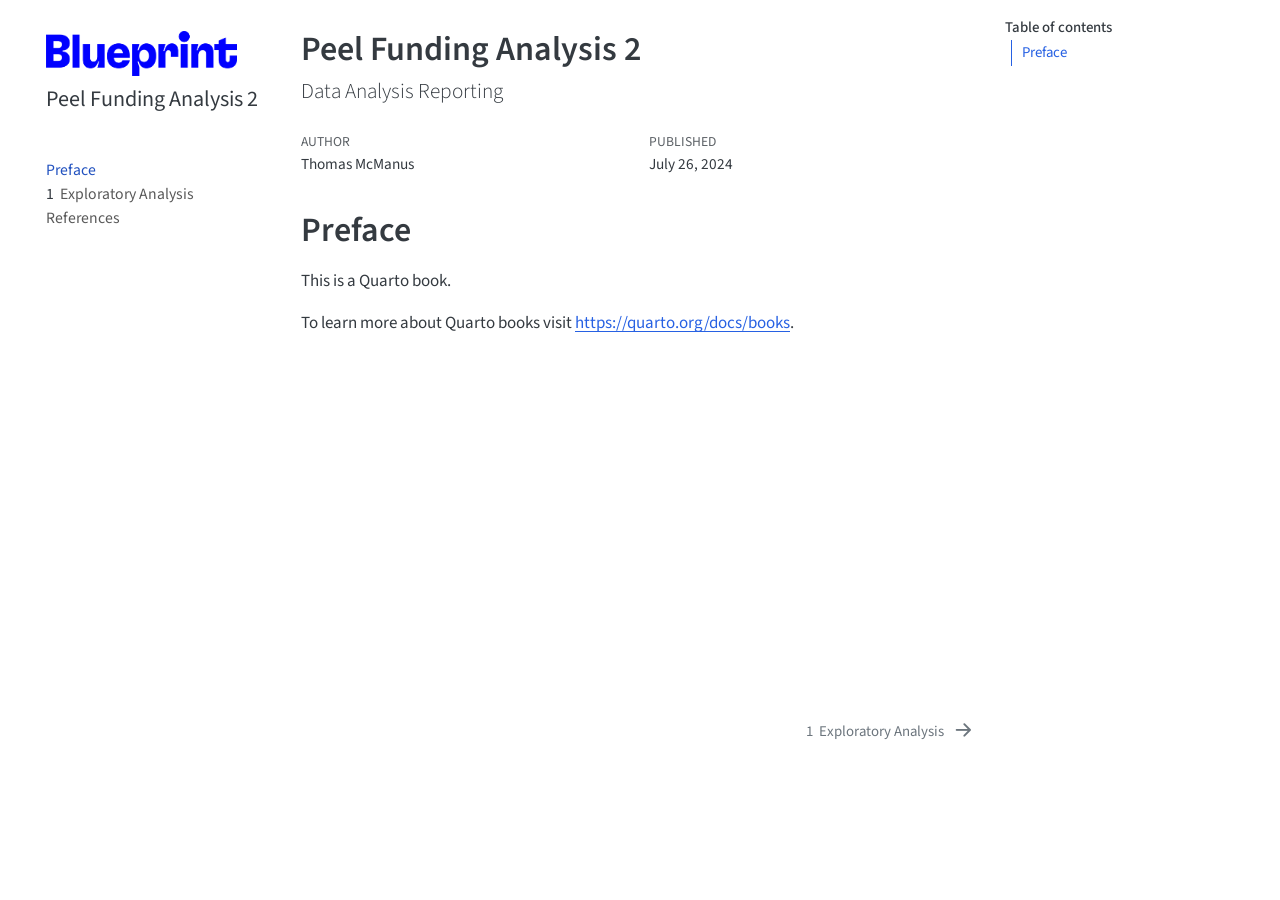
==== docs/index.html @ 9a6d300f "rendered results 2024-09-17" ====
<!DOCTYPE html>
<html xmlns="http://www.w3.org/1999/xhtml" lang="en" xml:lang="en"><head>

<meta charset="utf-8">
<meta name="generator" content="quarto-1.4.551">

<meta name="viewport" content="width=device-width, initial-scale=1.0, user-scalable=yes">

<meta name="author" content="Thomas McManus">
<meta name="dcterms.date" content="2024-07-26">

<title>Peel Funding Analysis 2</title>
<style>
code{white-space: pre-wrap;}
span.smallcaps{font-variant: small-caps;}
div.columns{display: flex; gap: min(4vw, 1.5em);}
div.column{flex: auto; overflow-x: auto;}
div.hanging-indent{margin-left: 1.5em; text-indent: -1.5em;}
ul.task-list{list-style: none;}
ul.task-list li input[type="checkbox"] {
  width: 0.8em;
  margin: 0 0.8em 0.2em -1em; /* quarto-specific, see https://github.com/quarto-dev/quarto-cli/issues/4556 */ 
  vertical-align: middle;
}
</style>


<script src="site_libs/quarto-nav/quarto-nav.js"></script>
<script src="site_libs/quarto-nav/headroom.min.js"></script>
<script src="site_libs/clipboard/clipboard.min.js"></script>
<script src="site_libs/quarto-search/autocomplete.umd.js"></script>
<script src="site_libs/quarto-search/fuse.min.js"></script>
<script src="site_libs/quarto-search/quarto-search.js"></script>
<meta name="quarto:offset" content="./">
<link href="./exploration.html" rel="next">
<link href="./favicon.png" rel="icon" type="image/png">
<script src="site_libs/quarto-html/quarto.js"></script>
<script src="site_libs/quarto-html/popper.min.js"></script>
<script src="site_libs/quarto-html/tippy.umd.min.js"></script>
<script src="site_libs/quarto-html/anchor.min.js"></script>
<link href="site_libs/quarto-html/tippy.css" rel="stylesheet">
<link href="site_libs/quarto-html/quarto-syntax-highlighting.css" rel="stylesheet" id="quarto-text-highlighting-styles">
<script src="site_libs/bootstrap/bootstrap.min.js"></script>
<link href="site_libs/bootstrap/bootstrap-icons.css" rel="stylesheet">
<link href="site_libs/bootstrap/bootstrap.min.css" rel="stylesheet" id="quarto-bootstrap" data-mode="light">
<script id="quarto-search-options" type="application/json">{
  "location": "sidebar",
  "copy-button": false,
  "collapse-after": 3,
  "panel-placement": "start",
  "type": "textbox",
  "limit": 50,
  "keyboard-shortcut": [
    "f",
    "/",
    "s"
  ],
  "show-item-context": false,
  "language": {
    "search-no-results-text": "No results",
    "search-matching-documents-text": "matching documents",
    "search-copy-link-title": "Copy link to search",
    "search-hide-matches-text": "Hide additional matches",
    "search-more-match-text": "more match in this document",
    "search-more-matches-text": "more matches in this document",
    "search-clear-button-title": "Clear",
    "search-text-placeholder": "",
    "search-detached-cancel-button-title": "Cancel",
    "search-submit-button-title": "Submit",
    "search-label": "Search"
  }
}</script>


</head>

<body class="nav-sidebar floating">

<div id="quarto-search-results"></div>
  <header id="quarto-header" class="headroom fixed-top">
  <nav class="quarto-secondary-nav">
    <div class="container-fluid d-flex">
      <button type="button" class="quarto-btn-toggle btn" data-bs-toggle="collapse" data-bs-target=".quarto-sidebar-collapse-item" aria-controls="quarto-sidebar" aria-expanded="false" aria-label="Toggle sidebar navigation" onclick="if (window.quartoToggleHeadroom) { window.quartoToggleHeadroom(); }">
        <i class="bi bi-layout-text-sidebar-reverse"></i>
      </button>
        <nav class="quarto-page-breadcrumbs" aria-label="breadcrumb"><ol class="breadcrumb"><li class="breadcrumb-item"><a href="./index.html">Preface</a></li></ol></nav>
        <a class="flex-grow-1" role="button" data-bs-toggle="collapse" data-bs-target=".quarto-sidebar-collapse-item" aria-controls="quarto-sidebar" aria-expanded="false" aria-label="Toggle sidebar navigation" onclick="if (window.quartoToggleHeadroom) { window.quartoToggleHeadroom(); }">      
        </a>
      <button type="button" class="btn quarto-search-button" aria-label="" onclick="window.quartoOpenSearch();">
        <i class="bi bi-search"></i>
      </button>
    </div>
  </nav>
</header>
<!-- content -->
<div id="quarto-content" class="quarto-container page-columns page-rows-contents page-layout-article">
<!-- sidebar -->
  <nav id="quarto-sidebar" class="sidebar collapse collapse-horizontal quarto-sidebar-collapse-item sidebar-navigation floating overflow-auto">
    <div class="pt-lg-2 mt-2 text-left sidebar-header sidebar-header-stacked">
      <a href="./index.html" class="sidebar-logo-link">
      <img src="./blueprint-logo.png" alt="" class="sidebar-logo py-0 d-lg-inline d-none">
      </a>
    <div class="sidebar-title mb-0 py-0">
      <a href="./">Peel Funding Analysis 2</a> 
    </div>
      </div>
        <div class="mt-2 flex-shrink-0 align-items-center">
        <div class="sidebar-search">
        <div id="quarto-search" class="" title="Search"></div>
        </div>
        </div>
    <div class="sidebar-menu-container"> 
    <ul class="list-unstyled mt-1">
        <li class="sidebar-item">
  <div class="sidebar-item-container"> 
  <a href="./index.html" class="sidebar-item-text sidebar-link active">
 <span class="menu-text">Preface</span></a>
  </div>
</li>
        <li class="sidebar-item">
  <div class="sidebar-item-container"> 
  <a href="./exploration.html" class="sidebar-item-text sidebar-link">
 <span class="menu-text"><span class="chapter-number">1</span>&nbsp; <span class="chapter-title">Exploratory Analysis</span></span></a>
  </div>
</li>
        <li class="sidebar-item">
  <div class="sidebar-item-container"> 
  <a href="./references.html" class="sidebar-item-text sidebar-link">
 <span class="menu-text">References</span></a>
  </div>
</li>
    </ul>
    </div>
</nav>
<div id="quarto-sidebar-glass" class="quarto-sidebar-collapse-item" data-bs-toggle="collapse" data-bs-target=".quarto-sidebar-collapse-item"></div>
<!-- margin-sidebar -->
    <div id="quarto-margin-sidebar" class="sidebar margin-sidebar">
        <nav id="TOC" role="doc-toc" class="toc-active">
    <h2 id="toc-title">Table of contents</h2>
   
  <ul>
  <li><a href="#preface" id="toc-preface" class="nav-link active" data-scroll-target="#preface">Preface</a></li>
  </ul>
</nav>
    </div>
<!-- main -->
<main class="content" id="quarto-document-content">

<header id="title-block-header" class="quarto-title-block default">
<div class="quarto-title">
<h1 class="title">Peel Funding Analysis 2</h1>
<p class="subtitle lead">Data Analysis Reporting</p>
</div>



<div class="quarto-title-meta">

    <div>
    <div class="quarto-title-meta-heading">Author</div>
    <div class="quarto-title-meta-contents">
             <p>Thomas McManus </p>
          </div>
  </div>
    
    <div>
    <div class="quarto-title-meta-heading">Published</div>
    <div class="quarto-title-meta-contents">
      <p class="date">July 26, 2024</p>
    </div>
  </div>
  
    
  </div>
  


</header>


<section id="preface" class="level1 unnumbered">
<h1 class="unnumbered">Preface</h1>
<p>This is a Quarto book.</p>
<p>To learn more about Quarto books visit <a href="https://quarto.org/docs/books" class="uri">https://quarto.org/docs/books</a>.</p>


</section>

</main> <!-- /main -->
<script id="quarto-html-after-body" type="application/javascript">
window.document.addEventListener("DOMContentLoaded", function (event) {
  const toggleBodyColorMode = (bsSheetEl) => {
    const mode = bsSheetEl.getAttribute("data-mode");
    const bodyEl = window.document.querySelector("body");
    if (mode === "dark") {
      bodyEl.classList.add("quarto-dark");
      bodyEl.classList.remove("quarto-light");
    } else {
      bodyEl.classList.add("quarto-light");
      bodyEl.classList.remove("quarto-dark");
    }
  }
  const toggleBodyColorPrimary = () => {
    const bsSheetEl = window.document.querySelector("link#quarto-bootstrap");
    if (bsSheetEl) {
      toggleBodyColorMode(bsSheetEl);
    }
  }
  toggleBodyColorPrimary();  
  const icon = "";
  const anchorJS = new window.AnchorJS();
  anchorJS.options = {
    placement: 'right',
    icon: icon
  };
  anchorJS.add('.anchored');
  const isCodeAnnotation = (el) => {
    for (const clz of el.classList) {
      if (clz.startsWith('code-annotation-')) {                     
        return true;
      }
    }
    return false;
  }
  const clipboard = new window.ClipboardJS('.code-copy-button', {
    text: function(trigger) {
      const codeEl = trigger.previousElementSibling.cloneNode(true);
      for (const childEl of codeEl.children) {
        if (isCodeAnnotation(childEl)) {
          childEl.remove();
        }
      }
      return codeEl.innerText;
    }
  });
  clipboard.on('success', function(e) {
    // button target
    const button = e.trigger;
    // don't keep focus
    button.blur();
    // flash "checked"
    button.classList.add('code-copy-button-checked');
    var currentTitle = button.getAttribute("title");
    button.setAttribute("title", "Copied!");
    let tooltip;
    if (window.bootstrap) {
      button.setAttribute("data-bs-toggle", "tooltip");
      button.setAttribute("data-bs-placement", "left");
      button.setAttribute("data-bs-title", "Copied!");
      tooltip = new bootstrap.Tooltip(button, 
        { trigger: "manual", 
          customClass: "code-copy-button-tooltip",
          offset: [0, -8]});
      tooltip.show();    
    }
    setTimeout(function() {
      if (tooltip) {
        tooltip.hide();
        button.removeAttribute("data-bs-title");
        button.removeAttribute("data-bs-toggle");
        button.removeAttribute("data-bs-placement");
      }
      button.setAttribute("title", currentTitle);
      button.classList.remove('code-copy-button-checked');
    }, 1000);
    // clear code selection
    e.clearSelection();
  });
    var localhostRegex = new RegExp(/^(?:http|https):\/\/localhost\:?[0-9]*\//);
    var mailtoRegex = new RegExp(/^mailto:/);
      var filterRegex = new RegExp('/' + window.location.host + '/');
    var isInternal = (href) => {
        return filterRegex.test(href) || localhostRegex.test(href) || mailtoRegex.test(href);
    }
    // Inspect non-navigation links and adorn them if external
 	var links = window.document.querySelectorAll('a[href]:not(.nav-link):not(.navbar-brand):not(.toc-action):not(.sidebar-link):not(.sidebar-item-toggle):not(.pagination-link):not(.no-external):not([aria-hidden]):not(.dropdown-item):not(.quarto-navigation-tool)');
    for (var i=0; i<links.length; i++) {
      const link = links[i];
      if (!isInternal(link.href)) {
        // undo the damage that might have been done by quarto-nav.js in the case of
        // links that we want to consider external
        if (link.dataset.originalHref !== undefined) {
          link.href = link.dataset.originalHref;
        }
      }
    }
  function tippyHover(el, contentFn, onTriggerFn, onUntriggerFn) {
    const config = {
      allowHTML: true,
      maxWidth: 500,
      delay: 100,
      arrow: false,
      appendTo: function(el) {
          return el.parentElement;
      },
      interactive: true,
      interactiveBorder: 10,
      theme: 'quarto',
      placement: 'bottom-start',
    };
    if (contentFn) {
      config.content = contentFn;
    }
    if (onTriggerFn) {
      config.onTrigger = onTriggerFn;
    }
    if (onUntriggerFn) {
      config.onUntrigger = onUntriggerFn;
    }
    window.tippy(el, config); 
  }
  const noterefs = window.document.querySelectorAll('a[role="doc-noteref"]');
  for (var i=0; i<noterefs.length; i++) {
    const ref = noterefs[i];
    tippyHover(ref, function() {
      // use id or data attribute instead here
      let href = ref.getAttribute('data-footnote-href') || ref.getAttribute('href');
      try { href = new URL(href).hash; } catch {}
      const id = href.replace(/^#\/?/, "");
      const note = window.document.getElementById(id);
      if (note) {
        return note.innerHTML;
      } else {
        return "";
      }
    });
  }
  const xrefs = window.document.querySelectorAll('a.quarto-xref');
  const processXRef = (id, note) => {
    // Strip column container classes
    const stripColumnClz = (el) => {
      el.classList.remove("page-full", "page-columns");
      if (el.children) {
        for (const child of el.children) {
          stripColumnClz(child);
        }
      }
    }
    stripColumnClz(note)
    if (id === null || id.startsWith('sec-')) {
      // Special case sections, only their first couple elements
      const container = document.createElement("div");
      if (note.children && note.children.length > 2) {
        container.appendChild(note.children[0].cloneNode(true));
        for (let i = 1; i < note.children.length; i++) {
          const child = note.children[i];
          if (child.tagName === "P" && child.innerText === "") {
            continue;
          } else {
            container.appendChild(child.cloneNode(true));
            break;
          }
        }
        if (window.Quarto?.typesetMath) {
          window.Quarto.typesetMath(container);
        }
        return container.innerHTML
      } else {
        if (window.Quarto?.typesetMath) {
          window.Quarto.typesetMath(note);
        }
        return note.innerHTML;
      }
    } else {
      // Remove any anchor links if they are present
      const anchorLink = note.querySelector('a.anchorjs-link');
      if (anchorLink) {
        anchorLink.remove();
      }
      if (window.Quarto?.typesetMath) {
        window.Quarto.typesetMath(note);
      }
      // TODO in 1.5, we should make sure this works without a callout special case
      if (note.classList.contains("callout")) {
        return note.outerHTML;
      } else {
        return note.innerHTML;
      }
    }
  }
  for (var i=0; i<xrefs.length; i++) {
    const xref = xrefs[i];
    tippyHover(xref, undefined, function(instance) {
      instance.disable();
      let url = xref.getAttribute('href');
      let hash = undefined; 
      if (url.startsWith('#')) {
        hash = url;
      } else {
        try { hash = new URL(url).hash; } catch {}
      }
      if (hash) {
        const id = hash.replace(/^#\/?/, "");
        const note = window.document.getElementById(id);
        if (note !== null) {
          try {
            const html = processXRef(id, note.cloneNode(true));
            instance.setContent(html);
          } finally {
            instance.enable();
            instance.show();
          }
        } else {
          // See if we can fetch this
          fetch(url.split('#')[0])
          .then(res => res.text())
          .then(html => {
            const parser = new DOMParser();
            const htmlDoc = parser.parseFromString(html, "text/html");
            const note = htmlDoc.getElementById(id);
            if (note !== null) {
              const html = processXRef(id, note);
              instance.setContent(html);
            } 
          }).finally(() => {
            instance.enable();
            instance.show();
          });
        }
      } else {
        // See if we can fetch a full url (with no hash to target)
        // This is a special case and we should probably do some content thinning / targeting
        fetch(url)
        .then(res => res.text())
        .then(html => {
          const parser = new DOMParser();
          const htmlDoc = parser.parseFromString(html, "text/html");
          const note = htmlDoc.querySelector('main.content');
          if (note !== null) {
            // This should only happen for chapter cross references
            // (since there is no id in the URL)
            // remove the first header
            if (note.children.length > 0 && note.children[0].tagName === "HEADER") {
              note.children[0].remove();
            }
            const html = processXRef(null, note);
            instance.setContent(html);
          } 
        }).finally(() => {
          instance.enable();
          instance.show();
        });
      }
    }, function(instance) {
    });
  }
      let selectedAnnoteEl;
      const selectorForAnnotation = ( cell, annotation) => {
        let cellAttr = 'data-code-cell="' + cell + '"';
        let lineAttr = 'data-code-annotation="' +  annotation + '"';
        const selector = 'span[' + cellAttr + '][' + lineAttr + ']';
        return selector;
      }
      const selectCodeLines = (annoteEl) => {
        const doc = window.document;
        const targetCell = annoteEl.getAttribute("data-target-cell");
        const targetAnnotation = annoteEl.getAttribute("data-target-annotation");
        const annoteSpan = window.document.querySelector(selectorForAnnotation(targetCell, targetAnnotation));
        const lines = annoteSpan.getAttribute("data-code-lines").split(",");
        const lineIds = lines.map((line) => {
          return targetCell + "-" + line;
        })
        let top = null;
        let height = null;
        let parent = null;
        if (lineIds.length > 0) {
            //compute the position of the single el (top and bottom and make a div)
            const el = window.document.getElementById(lineIds[0]);
            top = el.offsetTop;
            height = el.offsetHeight;
            parent = el.parentElement.parentElement;
          if (lineIds.length > 1) {
            const lastEl = window.document.getElementById(lineIds[lineIds.length - 1]);
            const bottom = lastEl.offsetTop + lastEl.offsetHeight;
            height = bottom - top;
          }
          if (top !== null && height !== null && parent !== null) {
            // cook up a div (if necessary) and position it 
            let div = window.document.getElementById("code-annotation-line-highlight");
            if (div === null) {
              div = window.document.createElement("div");
              div.setAttribute("id", "code-annotation-line-highlight");
              div.style.position = 'absolute';
              parent.appendChild(div);
            }
            div.style.top = top - 2 + "px";
            div.style.height = height + 4 + "px";
            div.style.left = 0;
            let gutterDiv = window.document.getElementById("code-annotation-line-highlight-gutter");
            if (gutterDiv === null) {
              gutterDiv = window.document.createElement("div");
              gutterDiv.setAttribute("id", "code-annotation-line-highlight-gutter");
              gutterDiv.style.position = 'absolute';
              const codeCell = window.document.getElementById(targetCell);
              const gutter = codeCell.querySelector('.code-annotation-gutter');
              gutter.appendChild(gutterDiv);
            }
            gutterDiv.style.top = top - 2 + "px";
            gutterDiv.style.height = height + 4 + "px";
          }
          selectedAnnoteEl = annoteEl;
        }
      };
      const unselectCodeLines = () => {
        const elementsIds = ["code-annotation-line-highlight", "code-annotation-line-highlight-gutter"];
        elementsIds.forEach((elId) => {
          const div = window.document.getElementById(elId);
          if (div) {
            div.remove();
          }
        });
        selectedAnnoteEl = undefined;
      };
        // Handle positioning of the toggle
    window.addEventListener(
      "resize",
      throttle(() => {
        elRect = undefined;
        if (selectedAnnoteEl) {
          selectCodeLines(selectedAnnoteEl);
        }
      }, 10)
    );
    function throttle(fn, ms) {
    let throttle = false;
    let timer;
      return (...args) => {
        if(!throttle) { // first call gets through
            fn.apply(this, args);
            throttle = true;
        } else { // all the others get throttled
            if(timer) clearTimeout(timer); // cancel #2
            timer = setTimeout(() => {
              fn.apply(this, args);
              timer = throttle = false;
            }, ms);
        }
      };
    }
      // Attach click handler to the DT
      const annoteDls = window.document.querySelectorAll('dt[data-target-cell]');
      for (const annoteDlNode of annoteDls) {
        annoteDlNode.addEventListener('click', (event) => {
          const clickedEl = event.target;
          if (clickedEl !== selectedAnnoteEl) {
            unselectCodeLines();
            const activeEl = window.document.querySelector('dt[data-target-cell].code-annotation-active');
            if (activeEl) {
              activeEl.classList.remove('code-annotation-active');
            }
            selectCodeLines(clickedEl);
            clickedEl.classList.add('code-annotation-active');
          } else {
            // Unselect the line
            unselectCodeLines();
            clickedEl.classList.remove('code-annotation-active');
          }
        });
      }
  const findCites = (el) => {
    const parentEl = el.parentElement;
    if (parentEl) {
      const cites = parentEl.dataset.cites;
      if (cites) {
        return {
          el,
          cites: cites.split(' ')
        };
      } else {
        return findCites(el.parentElement)
      }
    } else {
      return undefined;
    }
  };
  var bibliorefs = window.document.querySelectorAll('a[role="doc-biblioref"]');
  for (var i=0; i<bibliorefs.length; i++) {
    const ref = bibliorefs[i];
    const citeInfo = findCites(ref);
    if (citeInfo) {
      tippyHover(citeInfo.el, function() {
        var popup = window.document.createElement('div');
        citeInfo.cites.forEach(function(cite) {
          var citeDiv = window.document.createElement('div');
          citeDiv.classList.add('hanging-indent');
          citeDiv.classList.add('csl-entry');
          var biblioDiv = window.document.getElementById('ref-' + cite);
          if (biblioDiv) {
            citeDiv.innerHTML = biblioDiv.innerHTML;
          }
          popup.appendChild(citeDiv);
        });
        return popup.innerHTML;
      });
    }
  }
});
</script>
<nav class="page-navigation">
  <div class="nav-page nav-page-previous">
  </div>
  <div class="nav-page nav-page-next">
      <a href="./exploration.html" class="pagination-link" aria-label="Exploratory Analysis">
        <span class="nav-page-text"><span class="chapter-number">1</span>&nbsp; <span class="chapter-title">Exploratory Analysis</span></span> <i class="bi bi-arrow-right-short"></i>
      </a>
  </div>
</nav>
</div> <!-- /content -->




</body></html>
---- docs/site_libs/quarto-html/tippy.css ----
.tippy-box[data-animation=fade][data-state=hidden]{opacity:0}[data-tippy-root]{max-width:calc(100vw - 10px)}.tippy-box{position:relative;background-color:#333;color:#fff;border-radius:4px;font-size:14px;line-height:1.4;white-space:normal;outline:0;transition-property:transform,visibility,opacity}.tippy-box[data-placement^=top]>.tippy-arrow{bottom:0}.tippy-box[data-placement^=top]>.tippy-arrow:before{bottom:-7px;left:0;border-width:8px 8px 0;border-top-color:initial;transform-origin:center top}.tippy-box[data-placement^=bottom]>.tippy-arrow{top:0}.tippy-box[data-placement^=bottom]>.tippy-arrow:before{top:-7px;left:0;border-width:0 8px 8px;border-bottom-color:initial;transform-origin:center bottom}.tippy-box[data-placement^=left]>.tippy-arrow{right:0}.tippy-box[data-placement^=left]>.tippy-arrow:before{border-width:8px 0 8px 8px;border-left-color:initial;right:-7px;transform-origin:center left}.tippy-box[data-placement^=right]>.tippy-arrow{left:0}.tippy-box[data-placement^=right]>.tippy-arrow:before{left:-7px;border-width:8px 8px 8px 0;border-right-color:initial;transform-origin:center right}.tippy-box[data-inertia][data-state=visible]{transition-timing-function:cubic-bezier(.54,1.5,.38,1.11)}.tippy-arrow{width:16px;height:16px;color:#333}.tippy-arrow:before{content:"";position:absolute;border-color:transparent;border-style:solid}.tippy-content{position:relative;padding:5px 9px;z-index:1}
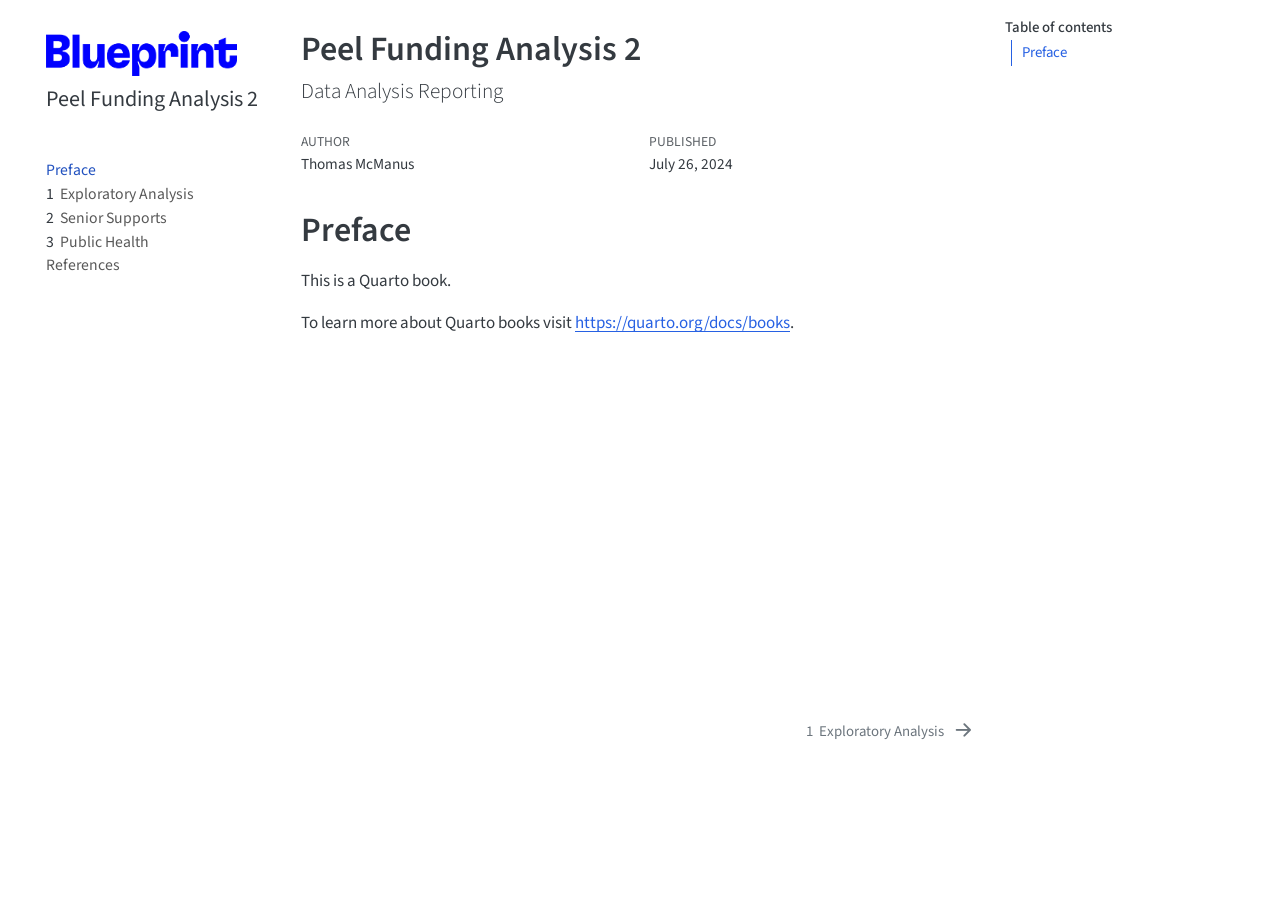
==== commit 1412d6a7: "senior support table" ====
--- a/docs/index.html
+++ b/docs/index.html
@@ -121,6 +121,18 @@
   <div class="sidebar-item-container"> 
   <a href="./exploration.html" class="sidebar-item-text sidebar-link">
  <span class="menu-text"><span class="chapter-number">1</span>&nbsp; <span class="chapter-title">Exploratory Analysis</span></span></a>
+  </div>
+</li>
+        <li class="sidebar-item">
+  <div class="sidebar-item-container"> 
+  <a href="./senior-supports.html" class="sidebar-item-text sidebar-link">
+ <span class="menu-text"><span class="chapter-number">2</span>&nbsp; <span class="chapter-title">Senior Supports</span></span></a>
+  </div>
+</li>
+        <li class="sidebar-item">
+  <div class="sidebar-item-container"> 
+  <a href="./public-health.html" class="sidebar-item-text sidebar-link">
+ <span class="menu-text"><span class="chapter-number">3</span>&nbsp; <span class="chapter-title">Public Health</span></span></a>
   </div>
 </li>
         <li class="sidebar-item">
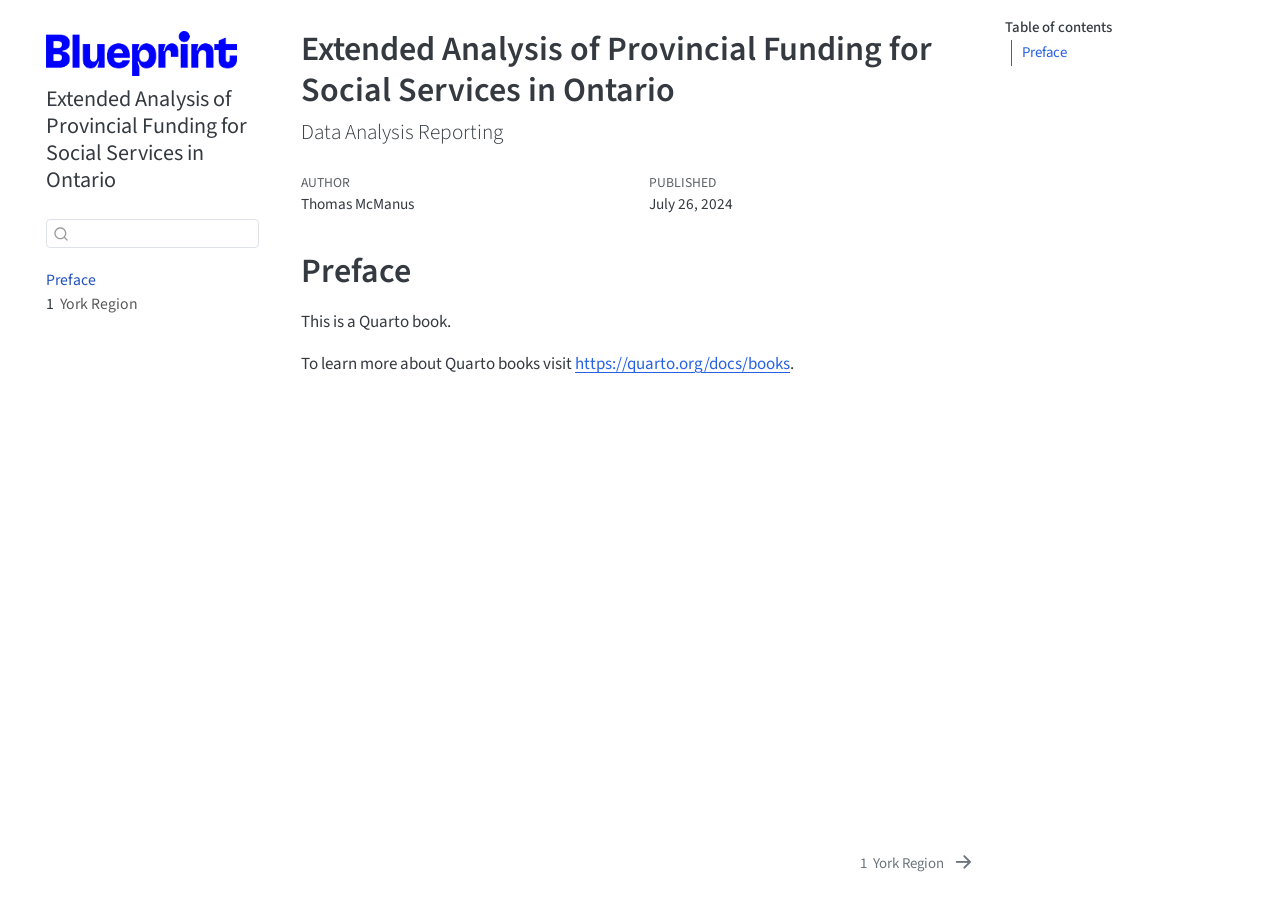
==== commit 0c10b651: "halton v01" ====
--- a/docs/index.html
+++ b/docs/index.html
@@ -2,14 +2,14 @@
 <html xmlns="http://www.w3.org/1999/xhtml" lang="en" xml:lang="en"><head>
 
 <meta charset="utf-8">
-<meta name="generator" content="quarto-1.4.551">
+<meta name="generator" content="quarto-1.6.40">
 
 <meta name="viewport" content="width=device-width, initial-scale=1.0, user-scalable=yes">
 
 <meta name="author" content="Thomas McManus">
 <meta name="dcterms.date" content="2024-07-26">
 
-<title>Peel Funding Analysis 2</title>
+<title>Extended Analysis of Provincial Funding for Social Services in Ontario</title>
 <style>
 code{white-space: pre-wrap;}
 span.smallcaps{font-variant: small-caps;}
@@ -32,17 +32,17 @@
 <script src="site_libs/quarto-search/fuse.min.js"></script>
 <script src="site_libs/quarto-search/quarto-search.js"></script>
 <meta name="quarto:offset" content="./">
-<link href="./exploration.html" rel="next">
+<link href="./york-replication.html" rel="next">
 <link href="./favicon.png" rel="icon" type="image/png">
 <script src="site_libs/quarto-html/quarto.js"></script>
 <script src="site_libs/quarto-html/popper.min.js"></script>
 <script src="site_libs/quarto-html/tippy.umd.min.js"></script>
 <script src="site_libs/quarto-html/anchor.min.js"></script>
 <link href="site_libs/quarto-html/tippy.css" rel="stylesheet">
-<link href="site_libs/quarto-html/quarto-syntax-highlighting.css" rel="stylesheet" id="quarto-text-highlighting-styles">
+<link href="site_libs/quarto-html/quarto-syntax-highlighting-549806ee2085284f45b00abea8c6df48.css" rel="stylesheet" id="quarto-text-highlighting-styles">
 <script src="site_libs/bootstrap/bootstrap.min.js"></script>
 <link href="site_libs/bootstrap/bootstrap-icons.css" rel="stylesheet">
-<link href="site_libs/bootstrap/bootstrap.min.css" rel="stylesheet" id="quarto-bootstrap" data-mode="light">
+<link href="site_libs/bootstrap/bootstrap-22cc91045bf7ff1257ae05e9c91e76ab.min.css" rel="stylesheet" append-hash="true" id="quarto-bootstrap" data-mode="light">
 <script id="quarto-search-options" type="application/json">{
   "location": "sidebar",
   "copy-button": false,
@@ -80,13 +80,13 @@
   <header id="quarto-header" class="headroom fixed-top">
   <nav class="quarto-secondary-nav">
     <div class="container-fluid d-flex">
-      <button type="button" class="quarto-btn-toggle btn" data-bs-toggle="collapse" data-bs-target=".quarto-sidebar-collapse-item" aria-controls="quarto-sidebar" aria-expanded="false" aria-label="Toggle sidebar navigation" onclick="if (window.quartoToggleHeadroom) { window.quartoToggleHeadroom(); }">
+      <button type="button" class="quarto-btn-toggle btn" data-bs-toggle="collapse" role="button" data-bs-target=".quarto-sidebar-collapse-item" aria-controls="quarto-sidebar" aria-expanded="false" aria-label="Toggle sidebar navigation" onclick="if (window.quartoToggleHeadroom) { window.quartoToggleHeadroom(); }">
         <i class="bi bi-layout-text-sidebar-reverse"></i>
       </button>
         <nav class="quarto-page-breadcrumbs" aria-label="breadcrumb"><ol class="breadcrumb"><li class="breadcrumb-item"><a href="./index.html">Preface</a></li></ol></nav>
-        <a class="flex-grow-1" role="button" data-bs-toggle="collapse" data-bs-target=".quarto-sidebar-collapse-item" aria-controls="quarto-sidebar" aria-expanded="false" aria-label="Toggle sidebar navigation" onclick="if (window.quartoToggleHeadroom) { window.quartoToggleHeadroom(); }">      
+        <a class="flex-grow-1" role="navigation" data-bs-toggle="collapse" data-bs-target=".quarto-sidebar-collapse-item" aria-controls="quarto-sidebar" aria-expanded="false" aria-label="Toggle sidebar navigation" onclick="if (window.quartoToggleHeadroom) { window.quartoToggleHeadroom(); }">      
         </a>
-      <button type="button" class="btn quarto-search-button" aria-label="" onclick="window.quartoOpenSearch();">
+      <button type="button" class="btn quarto-search-button" aria-label="Search" onclick="window.quartoOpenSearch();">
         <i class="bi bi-search"></i>
       </button>
     </div>
@@ -101,7 +101,7 @@
       <img src="./blueprint-logo.png" alt="" class="sidebar-logo py-0 d-lg-inline d-none">
       </a>
     <div class="sidebar-title mb-0 py-0">
-      <a href="./">Peel Funding Analysis 2</a> 
+      <a href="./">Extended Analysis of Provincial Funding for Social Services in Ontario</a> 
     </div>
       </div>
         <div class="mt-2 flex-shrink-0 align-items-center">
@@ -119,26 +119,8 @@
 </li>
         <li class="sidebar-item">
   <div class="sidebar-item-container"> 
-  <a href="./exploration.html" class="sidebar-item-text sidebar-link">
- <span class="menu-text"><span class="chapter-number">1</span>&nbsp; <span class="chapter-title">Exploratory Analysis</span></span></a>
-  </div>
-</li>
-        <li class="sidebar-item">
-  <div class="sidebar-item-container"> 
-  <a href="./senior-supports.html" class="sidebar-item-text sidebar-link">
- <span class="menu-text"><span class="chapter-number">2</span>&nbsp; <span class="chapter-title">Senior Supports</span></span></a>
-  </div>
-</li>
-        <li class="sidebar-item">
-  <div class="sidebar-item-container"> 
-  <a href="./public-health.html" class="sidebar-item-text sidebar-link">
- <span class="menu-text"><span class="chapter-number">3</span>&nbsp; <span class="chapter-title">Public Health</span></span></a>
-  </div>
-</li>
-        <li class="sidebar-item">
-  <div class="sidebar-item-container"> 
-  <a href="./references.html" class="sidebar-item-text sidebar-link">
- <span class="menu-text">References</span></a>
+  <a href="./york-replication.html" class="sidebar-item-text sidebar-link">
+ <span class="menu-text"><span class="chapter-number">1</span>&nbsp; <span class="chapter-title">York Region</span></span></a>
   </div>
 </li>
     </ul>
@@ -160,7 +142,7 @@
 
 <header id="title-block-header" class="quarto-title-block default">
 <div class="quarto-title">
-<h1 class="title">Peel Funding Analysis 2</h1>
+<h1 class="title">Extended Analysis of Provincial Funding for Social Services in Ontario</h1>
 <p class="subtitle lead">Data Analysis Reporting</p>
 </div>
 
@@ -234,18 +216,7 @@
     }
     return false;
   }
-  const clipboard = new window.ClipboardJS('.code-copy-button', {
-    text: function(trigger) {
-      const codeEl = trigger.previousElementSibling.cloneNode(true);
-      for (const childEl of codeEl.children) {
-        if (isCodeAnnotation(childEl)) {
-          childEl.remove();
-        }
-      }
-      return codeEl.innerText;
-    }
-  });
-  clipboard.on('success', function(e) {
+  const onCopySuccess = function(e) {
     // button target
     const button = e.trigger;
     // don't keep focus
@@ -277,7 +248,27 @@
     }, 1000);
     // clear code selection
     e.clearSelection();
+  }
+  const getTextToCopy = function(trigger) {
+      const codeEl = trigger.previousElementSibling.cloneNode(true);
+      for (const childEl of codeEl.children) {
+        if (isCodeAnnotation(childEl)) {
+          childEl.remove();
+        }
+      }
+      return codeEl.innerText;
+  }
+  const clipboard = new window.ClipboardJS('.code-copy-button:not([data-in-quarto-modal])', {
+    text: getTextToCopy
   });
+  clipboard.on('success', onCopySuccess);
+  if (window.document.getElementById('quarto-embedded-source-code-modal')) {
+    const clipboardModal = new window.ClipboardJS('.code-copy-button[data-in-quarto-modal]', {
+      text: getTextToCopy,
+      container: window.document.getElementById('quarto-embedded-source-code-modal')
+    });
+    clipboardModal.on('success', onCopySuccess);
+  }
     var localhostRegex = new RegExp(/^(?:http|https):\/\/localhost\:?[0-9]*\//);
     var mailtoRegex = new RegExp(/^mailto:/);
       var filterRegex = new RegExp('/' + window.location.host + '/');
@@ -285,7 +276,7 @@
         return filterRegex.test(href) || localhostRegex.test(href) || mailtoRegex.test(href);
     }
     // Inspect non-navigation links and adorn them if external
- 	var links = window.document.querySelectorAll('a[href]:not(.nav-link):not(.navbar-brand):not(.toc-action):not(.sidebar-link):not(.sidebar-item-toggle):not(.pagination-link):not(.no-external):not([aria-hidden]):not(.dropdown-item):not(.quarto-navigation-tool)');
+ 	var links = window.document.querySelectorAll('a[href]:not(.nav-link):not(.navbar-brand):not(.toc-action):not(.sidebar-link):not(.sidebar-item-toggle):not(.pagination-link):not(.no-external):not([aria-hidden]):not(.dropdown-item):not(.quarto-navigation-tool):not(.about-link)');
     for (var i=0; i<links.length; i++) {
       const link = links[i];
       if (!isInternal(link.href)) {
@@ -382,7 +373,6 @@
       if (window.Quarto?.typesetMath) {
         window.Quarto.typesetMath(note);
       }
-      // TODO in 1.5, we should make sure this works without a callout special case
       if (note.classList.contains("callout")) {
         return note.outerHTML;
       } else {
@@ -612,8 +602,8 @@
   <div class="nav-page nav-page-previous">
   </div>
   <div class="nav-page nav-page-next">
-      <a href="./exploration.html" class="pagination-link" aria-label="Exploratory Analysis">
-        <span class="nav-page-text"><span class="chapter-number">1</span>&nbsp; <span class="chapter-title">Exploratory Analysis</span></span> <i class="bi bi-arrow-right-short"></i>
+      <a href="./york-replication.html" class="pagination-link" aria-label="York Region">
+        <span class="nav-page-text"><span class="chapter-number">1</span>&nbsp; <span class="chapter-title">York Region</span></span> <i class="bi bi-arrow-right-short"></i>
       </a>
   </div>
 </nav>
--- a/docs/site_libs/quarto-html/quarto-syntax-highlighting-549806ee2085284f45b00abea8c6df48.css
+++ b/docs/site_libs/quarto-html/quarto-syntax-highlighting-549806ee2085284f45b00abea8c6df48.css
@@ -0,0 +1,205 @@
+/* quarto syntax highlight colors */
+:root {
+  --quarto-hl-ot-color: #003B4F;
+  --quarto-hl-at-color: #657422;
+  --quarto-hl-ss-color: #20794D;
+  --quarto-hl-an-color: #5E5E5E;
+  --quarto-hl-fu-color: #4758AB;
+  --quarto-hl-st-color: #20794D;
+  --quarto-hl-cf-color: #003B4F;
+  --quarto-hl-op-color: #5E5E5E;
+  --quarto-hl-er-color: #AD0000;
+  --quarto-hl-bn-color: #AD0000;
+  --quarto-hl-al-color: #AD0000;
+  --quarto-hl-va-color: #111111;
+  --quarto-hl-bu-color: inherit;
+  --quarto-hl-ex-color: inherit;
+  --quarto-hl-pp-color: #AD0000;
+  --quarto-hl-in-color: #5E5E5E;
+  --quarto-hl-vs-color: #20794D;
+  --quarto-hl-wa-color: #5E5E5E;
+  --quarto-hl-do-color: #5E5E5E;
+  --quarto-hl-im-color: #00769E;
+  --quarto-hl-ch-color: #20794D;
+  --quarto-hl-dt-color: #AD0000;
+  --quarto-hl-fl-color: #AD0000;
+  --quarto-hl-co-color: #5E5E5E;
+  --quarto-hl-cv-color: #5E5E5E;
+  --quarto-hl-cn-color: #8f5902;
+  --quarto-hl-sc-color: #5E5E5E;
+  --quarto-hl-dv-color: #AD0000;
+  --quarto-hl-kw-color: #003B4F;
+}
+
+/* other quarto variables */
+:root {
+  --quarto-font-monospace: SFMono-Regular, Menlo, Monaco, Consolas, "Liberation Mono", "Courier New", monospace;
+}
+
+pre > code.sourceCode > span {
+  color: #003B4F;
+}
+
+code span {
+  color: #003B4F;
+}
+
+code.sourceCode > span {
+  color: #003B4F;
+}
+
+div.sourceCode,
+div.sourceCode pre.sourceCode {
+  color: #003B4F;
+}
+
+code span.ot {
+  color: #003B4F;
+  font-style: inherit;
+}
+
+code span.at {
+  color: #657422;
+  font-style: inherit;
+}
+
+code span.ss {
+  color: #20794D;
+  font-style: inherit;
+}
+
+code span.an {
+  color: #5E5E5E;
+  font-style: inherit;
+}
+
+code span.fu {
+  color: #4758AB;
+  font-style: inherit;
+}
+
+code span.st {
+  color: #20794D;
+  font-style: inherit;
+}
+
+code span.cf {
+  color: #003B4F;
+  font-weight: bold;
+  font-style: inherit;
+}
+
+code span.op {
+  color: #5E5E5E;
+  font-style: inherit;
+}
+
+code span.er {
+  color: #AD0000;
+  font-style: inherit;
+}
+
+code span.bn {
+  color: #AD0000;
+  font-style: inherit;
+}
+
+code span.al {
+  color: #AD0000;
+  font-style: inherit;
+}
+
+code span.va {
+  color: #111111;
+  font-style: inherit;
+}
+
+code span.bu {
+  font-style: inherit;
+}
+
+code span.ex {
+  font-style: inherit;
+}
+
+code span.pp {
+  color: #AD0000;
+  font-style: inherit;
+}
+
+code span.in {
+  color: #5E5E5E;
+  font-style: inherit;
+}
+
+code span.vs {
+  color: #20794D;
+  font-style: inherit;
+}
+
+code span.wa {
+  color: #5E5E5E;
+  font-style: italic;
+}
+
+code span.do {
+  color: #5E5E5E;
+  font-style: italic;
+}
+
+code span.im {
+  color: #00769E;
+  font-style: inherit;
+}
+
+code span.ch {
+  color: #20794D;
+  font-style: inherit;
+}
+
+code span.dt {
+  color: #AD0000;
+  font-style: inherit;
+}
+
+code span.fl {
+  color: #AD0000;
+  font-style: inherit;
+}
+
+code span.co {
+  color: #5E5E5E;
+  font-style: inherit;
+}
+
+code span.cv {
+  color: #5E5E5E;
+  font-style: italic;
+}
+
+code span.cn {
+  color: #8f5902;
+  font-style: inherit;
+}
+
+code span.sc {
+  color: #5E5E5E;
+  font-style: inherit;
+}
+
+code span.dv {
+  color: #AD0000;
+  font-style: inherit;
+}
+
+code span.kw {
+  color: #003B4F;
+  font-weight: bold;
+  font-style: inherit;
+}
+
+.prevent-inlining {
+  content: "</";
+}
+
+/*# sourceMappingURL=ae99138f4fbc2fb4c9f5e5cd69c22459.css.map */
